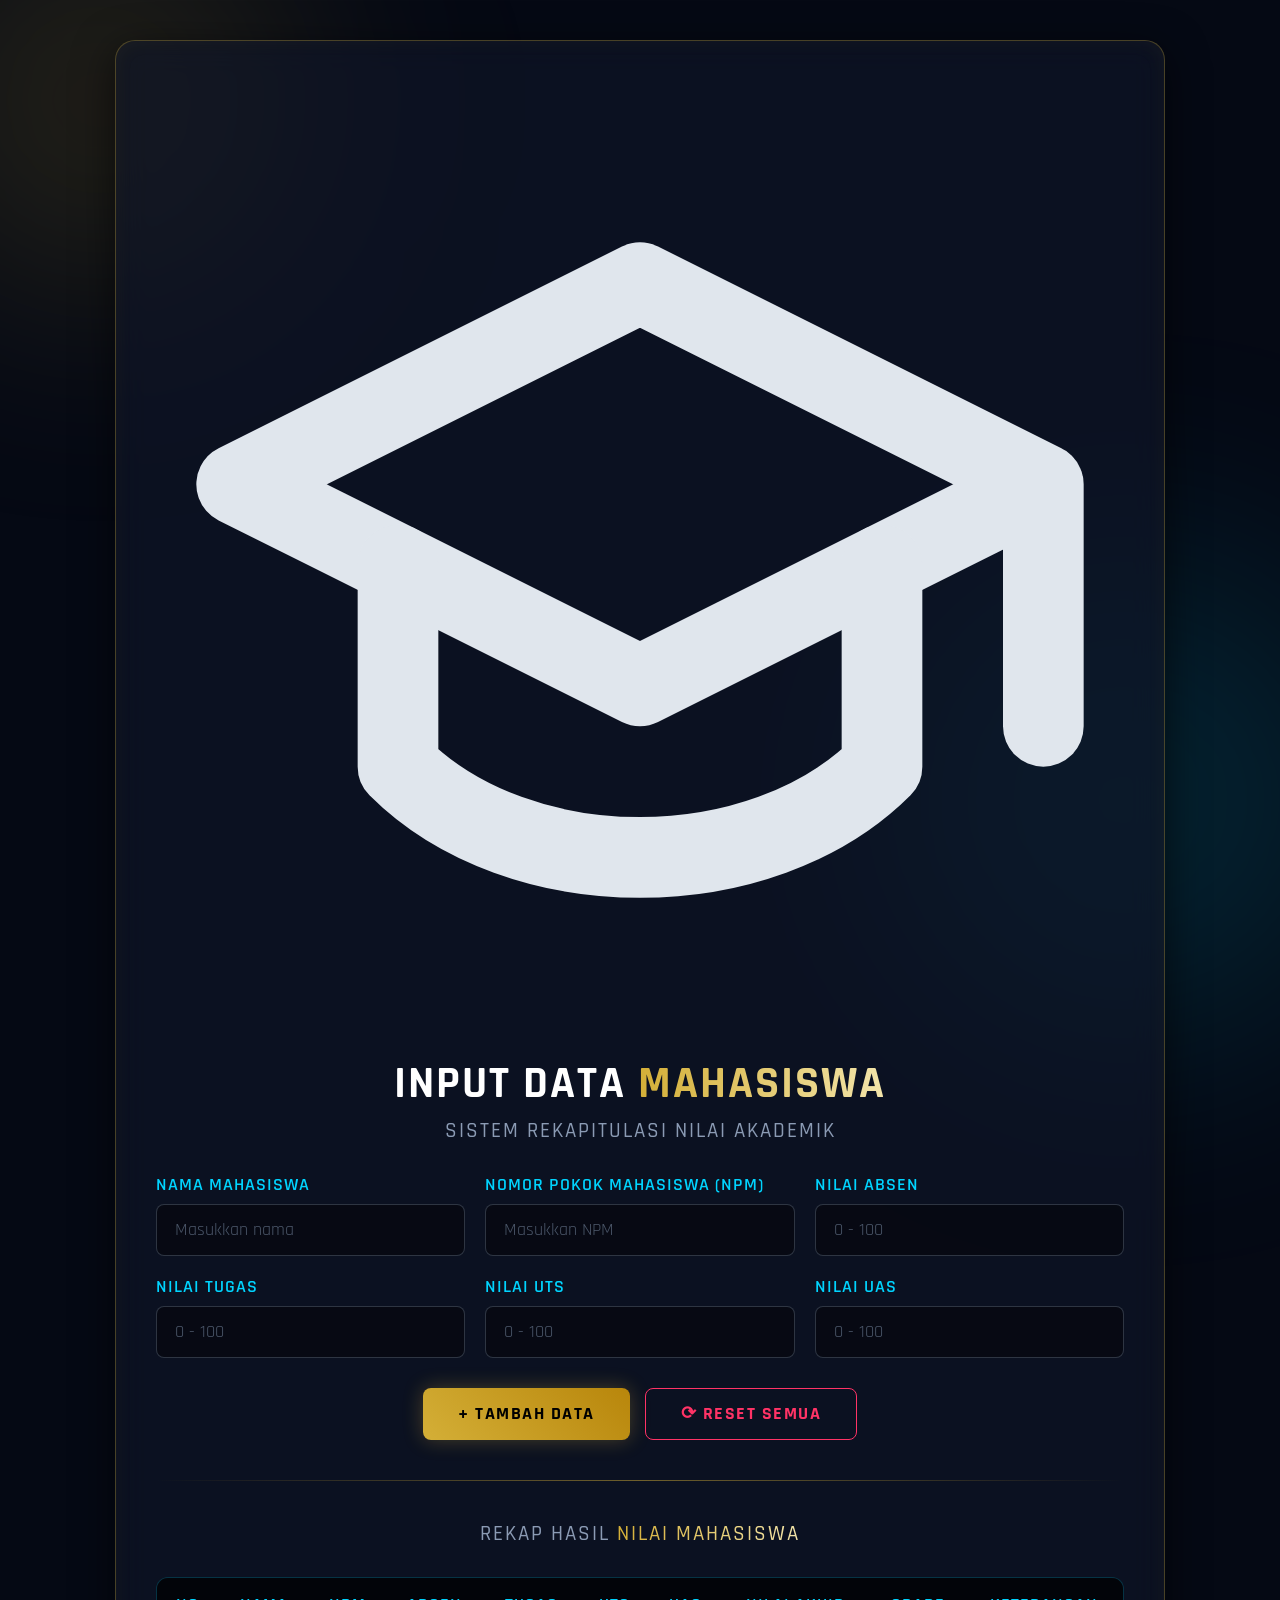
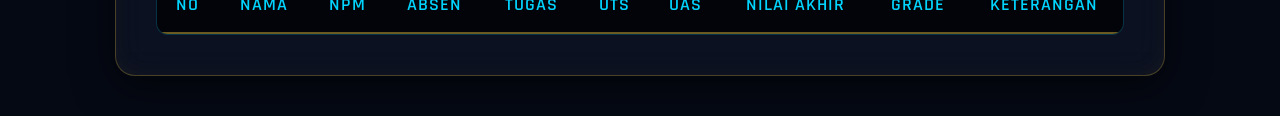
==== index.html @ 1102084f "Create index.html" ====
<!DOCTYPE html>
<html lang="id">
<head>
    <meta charset="UTF-8">
    <meta name="viewport" content="width=device-width, initial-scale=1.0">
    <title>Data Nilai Mahasiswa | Fahri</title>
    <link href="https://fonts.googleapis.com/css2?family=Rajdhani:wght@400;500;600;700&family=Inter:wght@400;500;600;700&display=swap" rel="stylesheet">
    <link rel="stylesheet" href="clothes.css">
</head>

<body>
    <div class="glow-circle shape-1"></div>
    <div class="glow-circle shape-2"></div>
    <div class="glow-circle shape-3"></div>

    <div class="container">
        <div class="header">
            <div class="logo-badge">
                <svg viewBox="0 0 24 24" fill="none" stroke="currentColor" stroke-width="2" stroke-linecap="round" stroke-linejoin="round">
                    <path d="M22 10v6M2 10l10-5 10 5-10 5z"/>
                    <path d="M6 12v5c3 3 9 3 12 0v-5"/>
                </svg>
            </div>
            <h1>INPUT DATA <span>MAHASISWA</span></h1>
            <h2>Sistem Rekapitulasi Nilai Akademik</h2>
        </div>

        <div class="form-grid">
            <div class="form-group">
                <label>Nama Mahasiswa</label>
                <input type="text" id="nama" placeholder="Masukkan nama">
            </div>

            <div class="form-group">
                <label>Nomor Pokok Mahasiswa (NPM)</label>
                <input type="text" id="npm" placeholder="Masukkan NPM">
            </div>

            <div class="form-group">
                <label>Nilai Absen</label>
                <input type="number" id="absen" min="0" max="100" placeholder="0 - 100">
            </div>

            <div class="form-group">
                <label>Nilai Tugas</label>
                <input type="number" id="tugas" min="0" max="100" placeholder="0 - 100">
            </div>

            <div class="form-group">
                <label>Nilai UTS</label>
                <input type="number" id="uts" min="0" max="100" placeholder="0 - 100">
            </div>

            <div class="form-group">
                <label>Nilai UAS</label>
                <input type="number" id="uas" min="0" max="100" placeholder="0 - 100">
            </div>
        </div>

        <div class="btn-container">
            <button class="btn-tambah" onclick="tambahMahasiswa()"><span>+ Tambah Data</span></button>
            <button class="btn-reset" onclick="resetData()"><span>⟳ Reset Semua</span></button>
        </div>

        <div class="divider"></div>

        <div class="header header-secondary">
            <h2>REKAP HASIL <span>NILAI MAHASISWA</span></h2>
        </div>

        <div class="table-container">
            <table>
                <thead>
                    <tr>
                        <th>No</th>
                        <th>Nama</th>
                        <th>NPM</th>
                        <th>Absen</th>
                        <th>Tugas</th>
                        <th>UTS</th>
                        <th>UAS</th>
                        <th>Nilai Akhir</th>
                        <th>Grade</th>
                        <th>Keterangan</th>
                    </tr>
                </thead>
                <tbody id="tabelMahasiswa">
                </tbody>
            </table>
        </div>
    </div>

    <script type="module" src="saraf.js"></script>
</body>
</html>
---- clothes.css ----
* {
    margin: 0;
    padding: 0;
    box-sizing: border-box;
    font-family: 'Rajdhani', sans-serif;
}

body {
    background-color: #050914; /* Biru sangat gelap (hampir hitam) */
    color: #e0e6ed;
    min-height: 100vh;
    display: flex;
    justify-content: center;
    align-items: center;
    padding: 40px 20px;
    position: relative;
    overflow-x: hidden;
}

.glow-circle {
    position: fixed;
    border-radius: 50%;
    filter: blur(120px);
    z-index: -1;
}

.shape-1 {
    width: 400px;
    height: 400px;
    background: rgba(212, 175, 55, 0.15);
    top: -100px;
    left: -100px;
}

.shape-2 {
    width: 500px;
    height: 500px;
    background: rgba(0, 212, 255, 0.12);
    bottom: -150px;
    right: -100px;
}

.container {
    width: 100%;
    max-width: 1050px;
    background: rgba(16, 22, 40, 0.65);
    backdrop-filter: blur(16px);
    -webkit-backdrop-filter: blur(16px);
    border: 1px solid rgba(212, 175, 55, 0.3);
    border-radius: 20px;
    padding: 40px;
    box-shadow: 0 10px 40px rgba(0, 0, 0, 0.6), inset 0 0 20px rgba(212, 175, 55, 0.05);
}

.header {
    text-align: center;
    margin-bottom: 30px;
}

h1 {
    font-size: 2.8em;
    letter-spacing: 2px;
    color: #fff;
    margin-bottom: 5px;
    font-weight: 700;
}

h1 span, h2 span {
    background: linear-gradient(90deg, #d4af37, #f3e5ab);
    -webkit-background-clip: text;
    -webkit-text-fill-color: transparent;
}

h2 {
    font-size: 1.3em;
    color: #8b9bb4;
    font-weight: 500;
    letter-spacing: 2px;
    text-transform: uppercase;
}

.form-grid {
    display: grid;
    grid-template-columns: repeat(auto-fit, minmax(300px, 1fr));
    gap: 20px;
    margin-bottom: 30px;
}

.form-group {
    display: flex;
    flex-direction: column;
}

label {
    font-size: 1.1em;
    color: #00d4ff;
    margin-bottom: 8px;
    font-weight: 600;
    letter-spacing: 1px;
    text-transform: uppercase;
}

input {
    background: rgba(0, 0, 0, 0.4);
    border: 1px solid rgba(139, 155, 180, 0.3);
    color: #fff;
    padding: 14px 18px;
    border-radius: 8px;
    font-size: 1.1em;
    outline: none;
    transition: all 0.3s ease;
}

input::placeholder {
    color: #4a5568;
}

input:focus {
    border-color: #d4af37;
    box-shadow: 0 0 15px rgba(212, 175, 55, 0.3);
    background: rgba(0, 0, 0, 0.6);
}

.btn-container {
    display: flex;
    gap: 15px;
    justify-content: center;
    margin-bottom: 30px;
}

button {
    padding: 14px 35px;
    font-size: 1.1em;
    font-weight: 700;
    letter-spacing: 1.5px;
    text-transform: uppercase;
    border-radius: 8px;
    cursor: pointer;
    transition: all 0.3s ease;
    outline: none;
    border: none;
}

.btn-tambah {
    background: linear-gradient(45deg, #d4af37, #b8860b);
    color: #000;
    box-shadow: 0 0 20px rgba(212, 175, 55, 0.3);
}

.btn-tambah:hover {
    transform: translateY(-3px);
    box-shadow: 0 0 30px rgba(212, 175, 55, 0.6);
}

.btn-reset {
    background: transparent;
    color: #ff3366;
    border: 1px solid #ff3366;
}

.btn-reset:hover {
    background: rgba(255, 51, 102, 0.1);
    box-shadow: 0 0 20px rgba(255, 51, 102, 0.3);
    transform: translateY(-3px);
}

/* Garis Pemisah */
.divider {
    height: 1px;
    background: linear-gradient(90deg, transparent, rgba(212, 175, 55, 0.5), transparent);
    margin: 40px 0;
}

/* Tabel */
.table-container {
    overflow-x: auto;
    border-radius: 12px;
    border: 1px solid rgba(0, 212, 255, 0.2);
    background: rgba(0, 0, 0, 0.3);
}

table {
    width: 100%;
    border-collapse: collapse;
    min-width: 900px;
}

th, td {
    padding: 16px;
    text-align: center;
    font-size: 1.1em;
}

th {
    background: rgba(0, 0, 0, 0.6);
    color: #00d4ff;
    font-weight: 600;
    letter-spacing: 1px;
    text-transform: uppercase;
    border-bottom: 2px solid rgba(212, 175, 55, 0.5);
}

td {
    border-bottom: 1px solid rgba(139, 155, 180, 0.1);
}

tr:hover {
    background: rgba(0, 212, 255, 0.05);
}

.lulus {
    color: #00ffcc;
    text-shadow: 0 0 10px rgba(0, 255, 204, 0.6);
    font-weight: bold;
    letter-spacing: 1px;
}

.tidak-lulus {
    color: #ff3366;
    text-shadow: 0 0 10px rgba(255, 51, 102, 0.6);
    font-weight: bold;
    letter-spacing: 1px;
}

.table-container::-webkit-scrollbar {
    height: 10px;
}
.table-container::-webkit-scrollbar-track {
    background: rgba(0, 0, 0, 0.4);
    border-radius: 5px;
}
.table-container::-webkit-scrollbar-thumb {
    background: #d4af37;
    border-radius: 5px;
}

@media (max-width: 768px) {
    .container { padding: 25px; }
    h1 { font-size: 2.2em; }
    .btn-container { flex-direction: column; }
    button { width: 100%; }
}
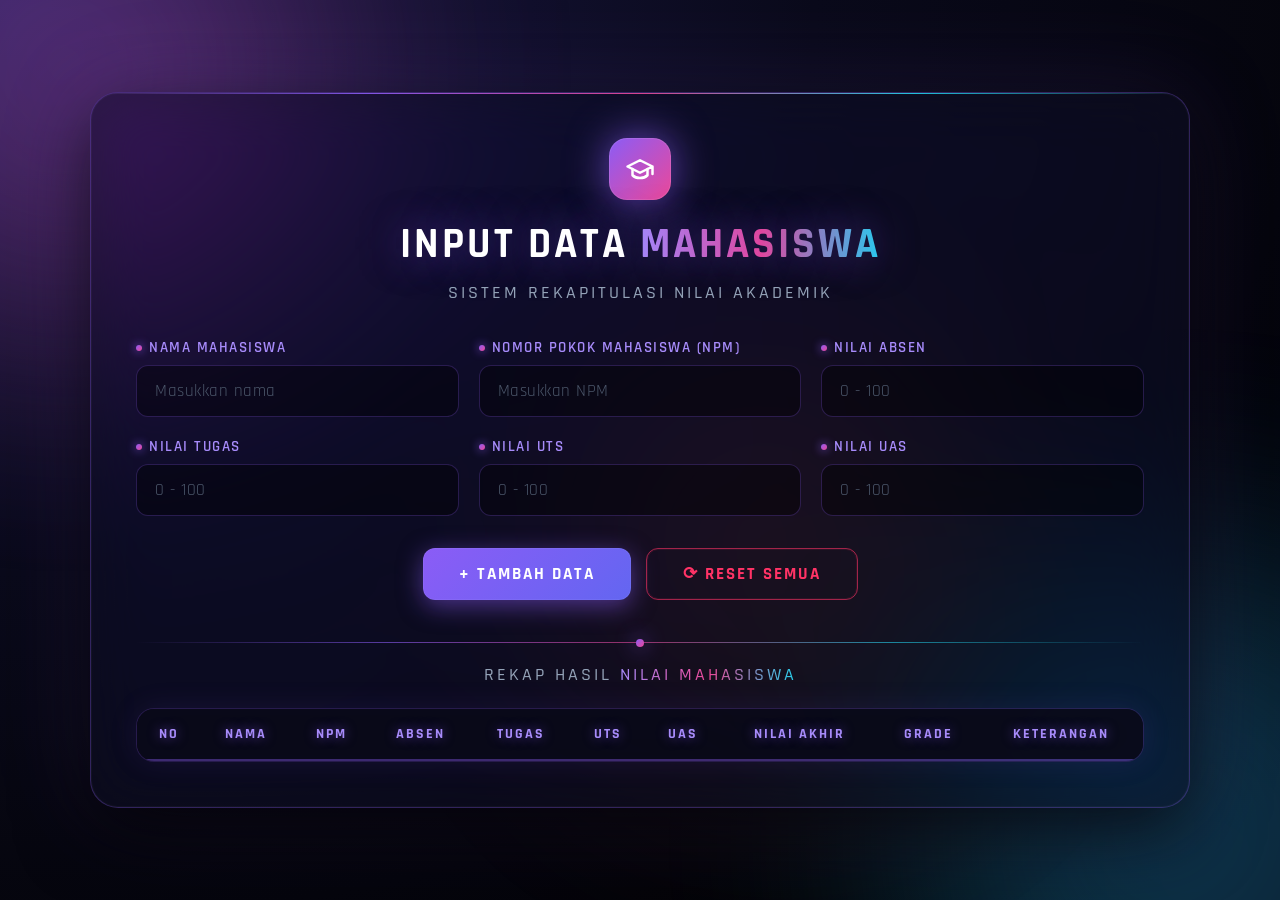
==== commit c50a2207: "Change script tag to use module import syntax" ====
--- a/index.html
+++ b/index.html
@@ -90,6 +90,8 @@
         </div>
     </div>
 
-    <script type="module" src="saraf.js"></script>
+    <script type="module">
+        import "./saraf.js"
+    </script>
 </body>
 </html>
--- a/clothes.css
+++ b/clothes.css
@@ -1,13 +1,22 @@
-
 * {
     margin: 0;
     padding: 0;
     box-sizing: border-box;
-    font-family: 'Rajdhani', sans-serif;
+    font-family: 'Rajdhani', 'Inter', sans-serif;
+}
+
+:root {
+    --primary: #8b5cf6;
+    --secondary: #22d3ee;
+    --accent: #ec4899;
+    --gold: #f5c518;
+    --success: #34ffb0;
+    --danger: #ff3366;
+    --bg-dark: #0a0a1a;
 }
 
 body {
-    background-color: #050914; /* Biru sangat gelap (hampir hitam) */
+    background: radial-gradient(ellipse at top left, #1e1b4b 0%, #0a0a1a 45%, #000 100%);
     color: #e0e6ed;
     min-height: 100vh;
     display: flex;
@@ -18,226 +27,434 @@
     overflow-x: hidden;
 }
 
+/* ===== Animated background orbs ===== */
 .glow-circle {
     position: fixed;
     border-radius: 50%;
-    filter: blur(120px);
-    z-index: -1;
+    filter: blur(130px);
+    z-index: 0;
+    pointer-events: none;
 }
 
 .shape-1 {
+    width: 500px;
+    height: 500px;
+    background: linear-gradient(135deg, #8b5cf6, #ec4899);
+    opacity: 0.35;
+    top: -180px;
+    left: -180px;
+    animation: float1 14s ease-in-out infinite;
+}
+
+.shape-2 {
+    width: 550px;
+    height: 550px;
+    background: linear-gradient(135deg, #22d3ee, #3b82f6);
+    opacity: 0.3;
+    bottom: -220px;
+    right: -180px;
+    animation: float2 16s ease-in-out infinite;
+}
+
+.shape-3 {
     width: 400px;
     height: 400px;
-    background: rgba(212, 175, 55, 0.15);
-    top: -100px;
-    left: -100px;
-}
-
-.shape-2 {
-    width: 500px;
-    height: 500px;
-    background: rgba(0, 212, 255, 0.12);
-    bottom: -150px;
-    right: -100px;
-}
-
+    background: linear-gradient(135deg, #ec4899, #f5c518);
+    opacity: 0.15;
+    top: 40%;
+    left: 45%;
+    animation: float3 20s ease-in-out infinite;
+}
+
+@keyframes float1 {
+    0%, 100% { transform: translate(0, 0) scale(1); }
+    50% { transform: translate(80px, 60px) scale(1.15); }
+}
+@keyframes float2 {
+    0%, 100% { transform: translate(0, 0) scale(1); }
+    50% { transform: translate(-70px, -50px) scale(1.1); }
+}
+@keyframes float3 {
+    0%, 100% { transform: translate(0, 0) scale(1); }
+    50% { transform: translate(-40px, 40px) scale(1.2); }
+}
+
+/* ===== Container (glassmorphism) ===== */
 .container {
+    position: relative;
+    z-index: 1;
     width: 100%;
-    max-width: 1050px;
-    background: rgba(16, 22, 40, 0.65);
-    backdrop-filter: blur(16px);
-    -webkit-backdrop-filter: blur(16px);
-    border: 1px solid rgba(212, 175, 55, 0.3);
-    border-radius: 20px;
-    padding: 40px;
-    box-shadow: 0 10px 40px rgba(0, 0, 0, 0.6), inset 0 0 20px rgba(212, 175, 55, 0.05);
-}
-
+    max-width: 1100px;
+    background: rgba(15, 15, 35, 0.55);
+    backdrop-filter: blur(30px) saturate(180%);
+    -webkit-backdrop-filter: blur(30px) saturate(180%);
+    border: 1px solid rgba(139, 92, 246, 0.3);
+    border-radius: 28px;
+    padding: 45px;
+    box-shadow:
+        0 0 0 1px rgba(255, 255, 255, 0.03) inset,
+        0 25px 70px rgba(0, 0, 0, 0.7),
+        0 0 100px rgba(139, 92, 246, 0.15);
+    animation: fadeUp 0.9s cubic-bezier(0.4, 0, 0.2, 1);
+    overflow: hidden;
+}
+
+.container::before {
+    content: '';
+    position: absolute;
+    top: 0; left: 0; right: 0;
+    height: 1px;
+    background: linear-gradient(90deg, transparent, rgba(139, 92, 246, 0.9), rgba(236, 72, 153, 0.9), rgba(34, 211, 238, 0.9), transparent);
+}
+
+@keyframes fadeUp {
+    from { opacity: 0; transform: translateY(30px); }
+    to { opacity: 1; transform: translateY(0); }
+}
+
+/* ===== Header ===== */
 .header {
     text-align: center;
-    margin-bottom: 30px;
+    margin-bottom: 34px;
+    display: flex;
+    flex-direction: column;
+    align-items: center;
+    gap: 6px;
+}
+
+.header-secondary {
+    margin-top: 10px;
+    margin-bottom: 22px;
+}
+
+.logo-badge {
+    width: 62px;
+    height: 62px;
+    border-radius: 18px;
+    background: linear-gradient(135deg, #8b5cf6, #ec4899);
+    display: flex;
+    align-items: center;
+    justify-content: center;
+    margin-bottom: 12px;
+    color: #fff;
+    box-shadow: 0 0 40px rgba(139, 92, 246, 0.7), 0 0 0 1px rgba(255, 255, 255, 0.1) inset;
+    animation: pulse 3s ease-in-out infinite;
+}
+
+.logo-badge svg { width: 30px; height: 30px; }
+
+@keyframes pulse {
+    0%, 100% { box-shadow: 0 0 40px rgba(139, 92, 246, 0.7), 0 0 0 1px rgba(255, 255, 255, 0.1) inset; }
+    50% { box-shadow: 0 0 60px rgba(236, 72, 153, 0.9), 0 0 0 1px rgba(255, 255, 255, 0.15) inset; }
 }
 
 h1 {
-    font-size: 2.8em;
-    letter-spacing: 2px;
+    font-size: 2.6em;
+    letter-spacing: 3px;
     color: #fff;
-    margin-bottom: 5px;
+    margin-bottom: 4px;
     font-weight: 700;
+    text-shadow: 0 0 40px rgba(139, 92, 246, 0.5);
 }
 
 h1 span, h2 span {
-    background: linear-gradient(90deg, #d4af37, #f3e5ab);
+    background: linear-gradient(90deg, #a78bfa 0%, #ec4899 50%, #22d3ee 100%);
     -webkit-background-clip: text;
+    background-clip: text;
     -webkit-text-fill-color: transparent;
 }
 
 h2 {
-    font-size: 1.3em;
-    color: #8b9bb4;
+    font-size: 1.15em;
+    color: #94a3b8;
     font-weight: 500;
+    letter-spacing: 3px;
+    text-transform: uppercase;
+}
+
+/* ===== Form grid ===== */
+.form-grid {
+    display: grid;
+    grid-template-columns: repeat(auto-fit, minmax(280px, 1fr));
+    gap: 20px;
+    margin-bottom: 32px;
+}
+
+.form-group {
+    display: flex;
+    flex-direction: column;
+    position: relative;
+}
+
+label {
+    font-size: 0.95em;
+    color: #a78bfa;
+    margin-bottom: 8px;
+    font-weight: 600;
+    letter-spacing: 1.5px;
+    text-transform: uppercase;
+    display: flex;
+    align-items: center;
+    gap: 7px;
+}
+
+label::before {
+    content: '';
+    width: 6px;
+    height: 6px;
+    border-radius: 50%;
+    background: linear-gradient(135deg, #8b5cf6, #ec4899);
+    box-shadow: 0 0 10px rgba(139, 92, 246, 1);
+    flex-shrink: 0;
+}
+
+/* ===== Futuristic Textbox ===== */
+input {
+    background: rgba(0, 0, 0, 0.4);
+    border: 1px solid rgba(139, 92, 246, 0.25);
+    color: #fff;
+    padding: 14px 18px;
+    border-radius: 12px;
+    font-size: 1.05em;
+    font-family: 'Rajdhani', sans-serif;
+    font-weight: 500;
+    letter-spacing: 0.5px;
+    outline: none;
+    transition: all 0.3s cubic-bezier(0.4, 0, 0.2, 1);
+}
+
+input::placeholder {
+    color: #4a5568;
+    font-weight: 400;
+}
+
+input:hover {
+    border-color: rgba(139, 92, 246, 0.5);
+    background: rgba(0, 0, 0, 0.5);
+}
+
+input:focus {
+    border-color: rgba(139, 92, 246, 0.9);
+    box-shadow:
+        0 0 0 3px rgba(139, 92, 246, 0.15),
+        0 0 30px rgba(139, 92, 246, 0.4),
+        inset 0 0 20px rgba(139, 92, 246, 0.05);
+    background: rgba(0, 0, 0, 0.6);
+    transform: translateY(-1px);
+}
+
+input:focus::placeholder {
+    color: #6b7280;
+}
+
+/* Remove number input arrows for cleaner look */
+input[type="number"]::-webkit-outer-spin-button,
+input[type="number"]::-webkit-inner-spin-button {
+    -webkit-appearance: none;
+    margin: 0;
+}
+input[type="number"] { -moz-appearance: textfield; }
+
+/* ===== Buttons ===== */
+.btn-container {
+    display: flex;
+    gap: 15px;
+    justify-content: center;
+    margin-bottom: 20px;
+    flex-wrap: wrap;
+}
+
+button {
+    position: relative;
+    padding: 14px 36px;
+    font-size: 1.05em;
+    font-weight: 700;
     letter-spacing: 2px;
     text-transform: uppercase;
-}
-
-.form-grid {
-    display: grid;
-    grid-template-columns: repeat(auto-fit, minmax(300px, 1fr));
-    gap: 20px;
-    margin-bottom: 30px;
-}
-
-.form-group {
-    display: flex;
-    flex-direction: column;
-}
-
-label {
-    font-size: 1.1em;
-    color: #00d4ff;
-    margin-bottom: 8px;
-    font-weight: 600;
-    letter-spacing: 1px;
-    text-transform: uppercase;
-}
-
-input {
-    background: rgba(0, 0, 0, 0.4);
-    border: 1px solid rgba(139, 155, 180, 0.3);
-    color: #fff;
-    padding: 14px 18px;
-    border-radius: 8px;
-    font-size: 1.1em;
-    outline: none;
-    transition: all 0.3s ease;
-}
-
-input::placeholder {
-    color: #4a5568;
-}
-
-input:focus {
-    border-color: #d4af37;
-    box-shadow: 0 0 15px rgba(212, 175, 55, 0.3);
-    background: rgba(0, 0, 0, 0.6);
-}
-
-.btn-container {
-    display: flex;
-    gap: 15px;
-    justify-content: center;
-    margin-bottom: 30px;
-}
-
-button {
-    padding: 14px 35px;
-    font-size: 1.1em;
-    font-weight: 700;
-    letter-spacing: 1.5px;
-    text-transform: uppercase;
-    border-radius: 8px;
+    border-radius: 12px;
     cursor: pointer;
-    transition: all 0.3s ease;
+    transition: all 0.3s cubic-bezier(0.4, 0, 0.2, 1);
     outline: none;
     border: none;
-}
+    overflow: hidden;
+    font-family: 'Rajdhani', sans-serif;
+}
+
+button span { position: relative; z-index: 2; }
 
 .btn-tambah {
-    background: linear-gradient(45deg, #d4af37, #b8860b);
-    color: #000;
-    box-shadow: 0 0 20px rgba(212, 175, 55, 0.3);
-}
+    background: linear-gradient(135deg, #8b5cf6, #6366f1);
+    color: #fff;
+    box-shadow: 0 6px 25px rgba(139, 92, 246, 0.5), 0 0 0 1px rgba(255, 255, 255, 0.05) inset;
+}
+
+.btn-tambah::before {
+    content: '';
+    position: absolute;
+    inset: 0;
+    background: linear-gradient(135deg, #ec4899, #8b5cf6);
+    opacity: 0;
+    transition: opacity 0.35s ease;
+    z-index: 1;
+}
+
+.btn-tambah:hover::before { opacity: 1; }
 
 .btn-tambah:hover {
     transform: translateY(-3px);
-    box-shadow: 0 0 30px rgba(212, 175, 55, 0.6);
-}
+    box-shadow: 0 12px 40px rgba(236, 72, 153, 0.7), 0 0 0 1px rgba(255, 255, 255, 0.1) inset;
+}
+
+.btn-tambah:active { transform: translateY(0); }
 
 .btn-reset {
     background: transparent;
     color: #ff3366;
-    border: 1px solid #ff3366;
-}
+    border: 1px solid rgba(255, 51, 102, 0.6);
+    box-shadow: 0 0 0 1px rgba(255, 51, 102, 0.1) inset;
+}
+
+.btn-reset::before {
+    content: '';
+    position: absolute;
+    inset: 0;
+    background: rgba(255, 51, 102, 0.15);
+    opacity: 0;
+    transition: opacity 0.35s ease;
+    z-index: 1;
+}
+
+.btn-reset:hover::before { opacity: 1; }
 
 .btn-reset:hover {
-    background: rgba(255, 51, 102, 0.1);
-    box-shadow: 0 0 20px rgba(255, 51, 102, 0.3);
     transform: translateY(-3px);
-}
-
-/* Garis Pemisah */
+    color: #fff;
+    border-color: #ff3366;
+    box-shadow: 0 10px 35px rgba(255, 51, 102, 0.5);
+}
+
+.btn-reset:active { transform: translateY(0); }
+
+/* ===== Divider ===== */
 .divider {
     height: 1px;
-    background: linear-gradient(90deg, transparent, rgba(212, 175, 55, 0.5), transparent);
-    margin: 40px 0;
-}
-
-/* Tabel */
+    background: linear-gradient(90deg, transparent, rgba(139, 92, 246, 0.6), rgba(236, 72, 153, 0.6), rgba(34, 211, 238, 0.6), transparent);
+    margin: 42px 0 20px 0;
+    position: relative;
+}
+
+.divider::after {
+    content: '';
+    position: absolute;
+    top: 50%;
+    left: 50%;
+    transform: translate(-50%, -50%);
+    width: 8px;
+    height: 8px;
+    border-radius: 50%;
+    background: linear-gradient(135deg, #8b5cf6, #ec4899);
+    box-shadow: 0 0 20px rgba(139, 92, 246, 1);
+}
+
+/* ===== Table ===== */
 .table-container {
     overflow-x: auto;
-    border-radius: 12px;
-    border: 1px solid rgba(0, 212, 255, 0.2);
-    background: rgba(0, 0, 0, 0.3);
+    border-radius: 18px;
+    border: 1px solid rgba(139, 92, 246, 0.25);
+    background: rgba(0, 0, 0, 0.35);
+    box-shadow:
+        inset 0 0 40px rgba(139, 92, 246, 0.05),
+        0 0 30px rgba(139, 92, 246, 0.1);
 }
 
 table {
     width: 100%;
     border-collapse: collapse;
-    min-width: 900px;
+    min-width: 950px;
 }
 
 th, td {
-    padding: 16px;
+    padding: 16px 14px;
     text-align: center;
-    font-size: 1.1em;
+    font-size: 1.02em;
+    font-weight: 500;
 }
 
 th {
-    background: rgba(0, 0, 0, 0.6);
-    color: #00d4ff;
-    font-weight: 600;
-    letter-spacing: 1px;
+    background: rgba(10, 10, 25, 0.85);
+    color: #a78bfa;
+    font-weight: 700;
+    letter-spacing: 2px;
     text-transform: uppercase;
-    border-bottom: 2px solid rgba(212, 175, 55, 0.5);
+    font-size: 0.88em;
+    border-bottom: 2px solid rgba(139, 92, 246, 0.4);
+    position: sticky;
+    top: 0;
+    text-shadow: 0 0 12px rgba(139, 92, 246, 0.6);
 }
 
 td {
-    border-bottom: 1px solid rgba(139, 155, 180, 0.1);
-}
-
-tr:hover {
-    background: rgba(0, 212, 255, 0.05);
-}
-
+    border-bottom: 1px solid rgba(139, 92, 246, 0.08);
+    color: #cbd5e1;
+}
+
+tbody tr {
+    transition: all 0.25s ease;
+}
+
+tbody tr:hover {
+    background: linear-gradient(90deg, rgba(139, 92, 246, 0.1), rgba(236, 72, 153, 0.06), rgba(34, 211, 238, 0.08));
+    box-shadow: inset 0 0 0 1px rgba(139, 92, 246, 0.2);
+}
+
+tbody tr:nth-child(even) {
+    background: rgba(255, 255, 255, 0.015);
+}
+
+tbody tr:nth-child(even):hover {
+    background: linear-gradient(90deg, rgba(139, 92, 246, 0.12), rgba(236, 72, 153, 0.08), rgba(34, 211, 238, 0.1));
+}
+
+/* ===== Grade & Status warna ===== */
 .lulus {
-    color: #00ffcc;
-    text-shadow: 0 0 10px rgba(0, 255, 204, 0.6);
-    font-weight: bold;
-    letter-spacing: 1px;
+    color: #34ffb0;
+    text-shadow: 0 0 12px rgba(52, 255, 176, 0.8);
+    font-weight: 700;
+    letter-spacing: 1.5px;
 }
 
 .tidak-lulus {
     color: #ff3366;
-    text-shadow: 0 0 10px rgba(255, 51, 102, 0.6);
-    font-weight: bold;
-    letter-spacing: 1px;
-}
-
+    text-shadow: 0 0 12px rgba(255, 51, 102, 0.8);
+    font-weight: 700;
+    letter-spacing: 1.5px;
+}
+
+/* Scrollbar tabel */
 .table-container::-webkit-scrollbar {
     height: 10px;
 }
 .table-container::-webkit-scrollbar-track {
-    background: rgba(0, 0, 0, 0.4);
-    border-radius: 5px;
+    background: rgba(0, 0, 0, 0.5);
+    border-radius: 0 0 18px 18px;
 }
 .table-container::-webkit-scrollbar-thumb {
-    background: #d4af37;
-    border-radius: 5px;
-}
-
+    background: linear-gradient(90deg, #8b5cf6, #ec4899);
+    border-radius: 10px;
+    box-shadow: 0 0 10px rgba(139, 92, 246, 0.8);
+}
+.table-container::-webkit-scrollbar-thumb:hover {
+    background: linear-gradient(90deg, #ec4899, #8b5cf6);
+}
+
+/* ===== Responsive ===== */
 @media (max-width: 768px) {
-    .container { padding: 25px; }
-    h1 { font-size: 2.2em; }
+    body { padding: 20px 12px; }
+    .container { padding: 26px 20px; border-radius: 22px; }
+    h1 { font-size: 1.9em; letter-spacing: 2px; }
+    h2 { font-size: 0.9em; letter-spacing: 2px; }
     .btn-container { flex-direction: column; }
     button { width: 100%; }
-}
+    .logo-badge { width: 52px; height: 52px; }
+    .logo-badge svg { width: 24px; height: 24px; }
+}
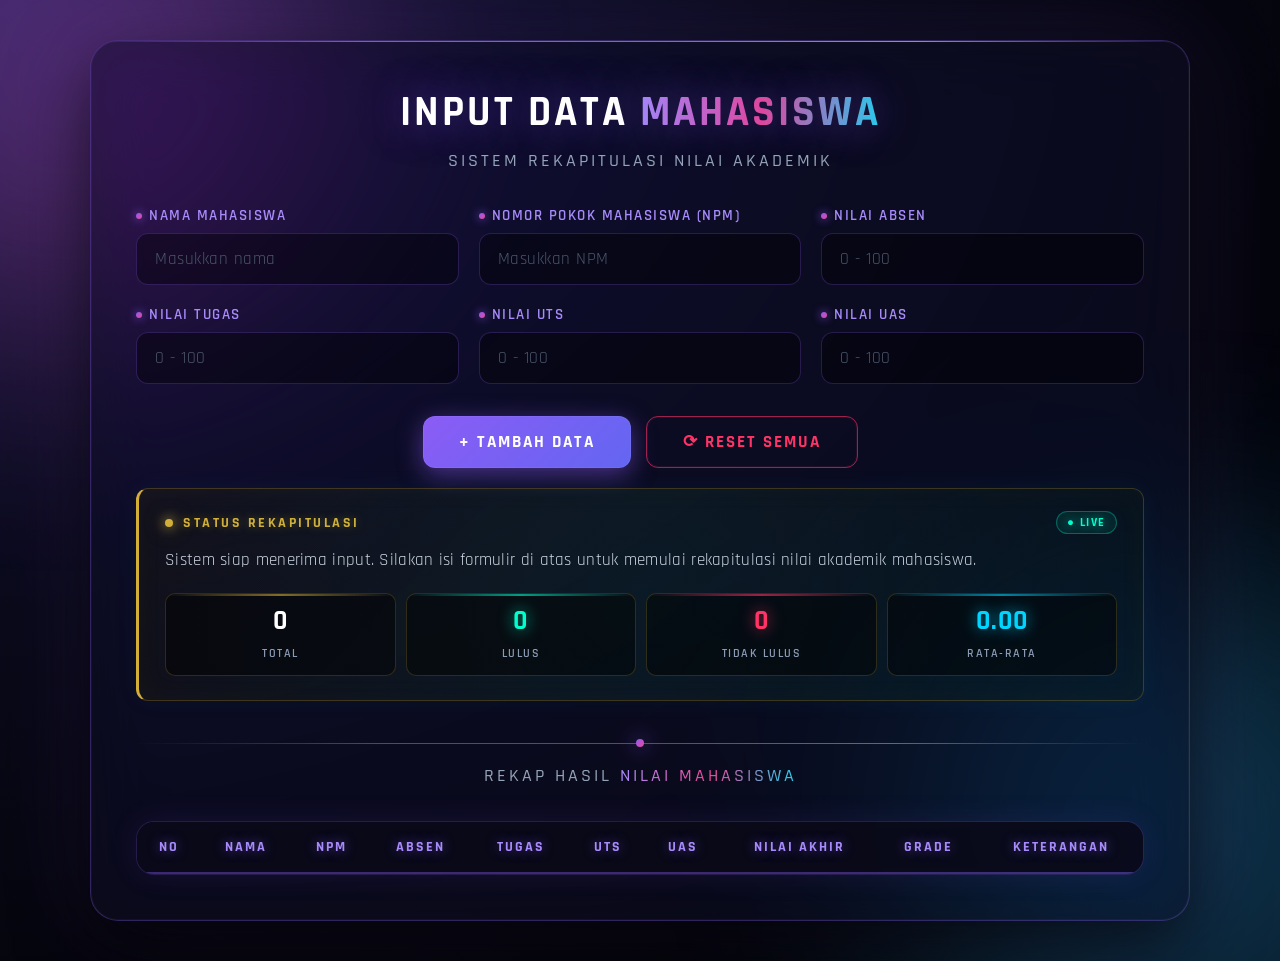
==== commit 67779e66: "idk" ====
--- a/index.html
+++ b/index.html
@@ -1,97 +1,146 @@
-<!DOCTYPE html>
-<html lang="id">
-<head>
-    <meta charset="UTF-8">
-    <meta name="viewport" content="width=device-width, initial-scale=1.0">
-    <title>Data Nilai Mahasiswa | Fahri</title>
-    <link href="https://fonts.googleapis.com/css2?family=Rajdhani:wght@400;500;600;700&family=Inter:wght@400;500;600;700&display=swap" rel="stylesheet">
-    <link rel="stylesheet" href="clothes.css">
-</head>
-
-<body>
-    <div class="glow-circle shape-1"></div>
-    <div class="glow-circle shape-2"></div>
-    <div class="glow-circle shape-3"></div>
-
-    <div class="container">
-        <div class="header">
-            <div class="logo-badge">
-                <svg viewBox="0 0 24 24" fill="none" stroke="currentColor" stroke-width="2" stroke-linecap="round" stroke-linejoin="round">
-                    <path d="M22 10v6M2 10l10-5 10 5-10 5z"/>
-                    <path d="M6 12v5c3 3 9 3 12 0v-5"/>
-                </svg>
-            </div>
-            <h1>INPUT DATA <span>MAHASISWA</span></h1>
-            <h2>Sistem Rekapitulasi Nilai Akademik</h2>
-        </div>
-
-        <div class="form-grid">
-            <div class="form-group">
-                <label>Nama Mahasiswa</label>
-                <input type="text" id="nama" placeholder="Masukkan nama">
-            </div>
-
-            <div class="form-group">
-                <label>Nomor Pokok Mahasiswa (NPM)</label>
-                <input type="text" id="npm" placeholder="Masukkan NPM">
-            </div>
-
-            <div class="form-group">
-                <label>Nilai Absen</label>
-                <input type="number" id="absen" min="0" max="100" placeholder="0 - 100">
-            </div>
-
-            <div class="form-group">
-                <label>Nilai Tugas</label>
-                <input type="number" id="tugas" min="0" max="100" placeholder="0 - 100">
-            </div>
-
-            <div class="form-group">
-                <label>Nilai UTS</label>
-                <input type="number" id="uts" min="0" max="100" placeholder="0 - 100">
-            </div>
-
-            <div class="form-group">
-                <label>Nilai UAS</label>
-                <input type="number" id="uas" min="0" max="100" placeholder="0 - 100">
-            </div>
-        </div>
-
-        <div class="btn-container">
-            <button class="btn-tambah" onclick="tambahMahasiswa()"><span>+ Tambah Data</span></button>
-            <button class="btn-reset" onclick="resetData()"><span>⟳ Reset Semua</span></button>
-        </div>
-
-        <div class="divider"></div>
-
-        <div class="header header-secondary">
-            <h2>REKAP HASIL <span>NILAI MAHASISWA</span></h2>
-        </div>
-
-        <div class="table-container">
-            <table>
-                <thead>
-                    <tr>
-                        <th>No</th>
-                        <th>Nama</th>
-                        <th>NPM</th>
-                        <th>Absen</th>
-                        <th>Tugas</th>
-                        <th>UTS</th>
-                        <th>UAS</th>
-                        <th>Nilai Akhir</th>
-                        <th>Grade</th>
-                        <th>Keterangan</th>
-                    </tr>
-                </thead>
-                <tbody id="tabelMahasiswa">
-                </tbody>
-            </table>
-        </div>
-    </div>
-
-    <script type="module">
-        import "./saraf.js"
-    </script>
-</body>
-</html>
+<!DOCTYPE html>
+<html lang="id">
+<head>
+    <meta charset="UTF-8">
+    <meta name="viewport" content="width=device-width, initial-scale=1.0">
+    <title>Data Nilai Mahasiswa | Fahri</title>
+    <link rel="icon" href="data:image/svg+xml,<svg xmlns='http://www.w3.org/2000/svg' viewBox='0 0 24 24'><text y='20' font-size='20'>🎓</text></svg>">
+    <link href="https://fonts.googleapis.com/css2?family=Rajdhani:wght@400;500;600;700&display=swap" rel="stylesheet">
+    <link rel="stylesheet" href="clothes.css">
+</head>
+
+<body>
+    <div class="glow-circle shape-1"></div>
+    <div class="glow-circle shape-2"></div>
+
+    <!-- ===== CUSTOM TOAST NOTIFICATION ===== -->
+    <div class="notif-stack" id="notifStack"></div>
+
+    <div class="container">
+        <div class="header">
+            <h1>INPUT DATA <span>MAHASISWA</span></h1>
+            <h2>Sistem Rekapitulasi Nilai Akademik</h2>
+        </div>
+
+        <div class="form-grid">
+            <div class="form-group">
+                <label>Nama Mahasiswa</label>
+                <input type="text" id="nama" placeholder="Masukkan nama">
+            </div>
+
+            <div class="form-group">
+                <label>Nomor Pokok Mahasiswa (NPM)</label>
+                <input type="text" id="npm" placeholder="Masukkan NPM">
+            </div>
+
+            <div class="form-group">
+                <label>Nilai Absen</label>
+                <input type="number" id="absen" min="0" max="100" placeholder="0 - 100">
+            </div>
+
+            <div class="form-group">
+                <label>Nilai Tugas</label>
+                <input type="number" id="tugas" min="0" max="100" placeholder="0 - 100">
+            </div>
+
+            <div class="form-group">
+                <label>Nilai UTS</label>
+                <input type="number" id="uts" min="0" max="100" placeholder="0 - 100">
+            </div>
+
+            <div class="form-group">
+                <label>Nilai UAS</label>
+                <input type="number" id="uas" min="0" max="100" placeholder="0 - 100">
+            </div>
+        </div>
+
+        <div class="btn-container">
+            <button class="btn-tambah" onclick="tambahMahasiswa()">+ Tambah Data</button>
+            <button class="btn-reset" onclick="konfirmasiReset()">⟳ Reset Semua</button>
+        </div>
+
+        <!-- ===== CUSTOM PARAGRAF INFO ===== -->
+        <div class="info-panel">
+            <div class="info-panel-head">
+                <span class="info-dot"></span>
+                <span class="info-title">STATUS REKAPITULASI</span>
+                <span class="info-live">● LIVE</span>
+            </div>
+            <p class="info-text" id="infoText">
+                Sistem siap menerima input. Silakan isi formulir di atas untuk memulai rekapitulasi nilai akademik mahasiswa.
+            </p>
+            <div class="info-stats">
+                <div class="stat-box">
+                    <span class="stat-num" id="statTotal">0</span>
+                    <span class="stat-name">Total</span>
+                </div>
+                <div class="stat-box stat-lulus">
+                    <span class="stat-num" id="statLulus">0</span>
+                    <span class="stat-name">Lulus</span>
+                </div>
+                <div class="stat-box stat-gagal">
+                    <span class="stat-num" id="statGagal">0</span>
+                    <span class="stat-name">Tidak Lulus</span>
+                </div>
+                <div class="stat-box stat-avg">
+                    <span class="stat-num" id="statAvg">0.00</span>
+                    <span class="stat-name">Rata-rata</span>
+                </div>
+            </div>
+        </div>
+
+        <div class="divider"></div>
+
+        <div class="header">
+            <h2>REKAP HASIL <span>NILAI MAHASISWA</span></h2>
+        </div>
+
+        <div class="table-container">
+            <table>
+                <thead>
+                    <tr>
+                        <th>No</th>
+                        <th>Nama</th>
+                        <th>NPM</th>
+                        <th>Absen</th>
+                        <th>Tugas</th>
+                        <th>UTS</th>
+                        <th>UAS</th>
+                        <th>Nilai Akhir</th>
+                        <th>Grade</th>
+                        <th>Keterangan</th>
+                    </tr>
+                </thead>
+                <tbody id="tabelMahasiswa">
+                </tbody>
+            </table>
+        </div>
+    </div>
+
+    <!-- ===== CUSTOM POPUP MODAL ===== -->
+    <div class="popup-mask" id="popupMask">
+        <div class="popup" id="popupBox">
+            <div class="popup-glow"></div>
+            <div class="popup-icon" id="popupIcon">
+                <svg viewBox="0 0 24 24" fill="none" stroke="currentColor" stroke-width="2.5" stroke-linecap="round" stroke-linejoin="round">
+                    <path d="M10.29 3.86L1.82 18a2 2 0 0 0 1.71 3h16.94a2 2 0 0 0 1.71-3L13.71 3.86a2 2 0 0 0-3.42 0z"/>
+                    <line x1="12" y1="9" x2="12" y2="13"/>
+                    <line x1="12" y1="17" x2="12.01" y2="17"/>
+                </svg>
+            </div>
+            <h3 class="popup-title" id="popupTitle">Konfirmasi</h3>
+            <p class="popup-msg" id="popupMsg">Apakah Anda yakin?</p>
+            <div class="popup-actions">
+                <button class="popup-btn popup-cancel" id="popupCancel">Batal</button>
+                <button class="popup-btn popup-ok" id="popupOk">Ya, Lanjutkan</button>
+            </div>
+        </div>
+    </div>
+
+    <script src="notifikasi.js"></script>
+    <script src="popup.js"></script>
+    <script src="info.js"></script>
+    <script src="saraf.js"></script>
+    <script type="module" src="brain.js"></script>
+</body>
+</html>
--- a/clothes.css
+++ b/clothes.css
@@ -458,3 +458,535 @@
     .logo-badge { width: 52px; height: 52px; }
     .logo-badge svg { width: 24px; height: 24px; }
 }
+
+/* ============================================================
+   CUSTOM TOAST NOTIFICATION (Gold + Cyan Theme)
+============================================================ */
+.notif-stack {
+    position: fixed;
+    top: 24px;
+    right: 24px;
+    z-index: 3000;
+    display: flex;
+    flex-direction: column;
+    gap: 12px;
+    max-width: 380px;
+    width: calc(100% - 48px);
+    pointer-events: none;
+}
+
+.notif {
+    position: relative;
+    pointer-events: auto;
+    background: linear-gradient(135deg, rgba(16, 22, 40, 0.95), rgba(8, 12, 26, 0.95));
+    backdrop-filter: blur(20px);
+    -webkit-backdrop-filter: blur(20px);
+    border: 1px solid rgba(212, 175, 55, 0.35);
+    border-radius: 14px;
+    padding: 16px 18px 16px 22px;
+    display: flex;
+    gap: 14px;
+    align-items: flex-start;
+    box-shadow:
+        0 20px 50px rgba(0, 0, 0, 0.7),
+        0 0 30px rgba(212, 175, 55, 0.15),
+        inset 0 0 20px rgba(212, 175, 55, 0.03);
+    transform: translateX(140%);
+    animation: notifSlide 0.55s cubic-bezier(0.34, 1.56, 0.64, 1) forwards;
+    overflow: hidden;
+}
+
+.notif.exit { animation: notifExit 0.4s ease forwards; }
+
+@keyframes notifSlide {
+    0% { transform: translateX(140%); opacity: 0; }
+    100% { transform: translateX(0); opacity: 1; }
+}
+@keyframes notifExit {
+    to { transform: translateX(140%); opacity: 0; }
+}
+
+/* Gold left accent bar */
+.notif::before {
+    content: '';
+    position: absolute;
+    top: 0; left: 0;
+    width: 4px; height: 100%;
+    background: linear-gradient(180deg, #d4af37, #f3e5ab, #d4af37);
+    box-shadow: 0 0 15px rgba(212, 175, 55, 0.9);
+}
+
+/* Type variations */
+.notif.type-success::before { background: linear-gradient(180deg, #00ffcc, #00d4ff); box-shadow: 0 0 15px rgba(0, 255, 204, 0.9); }
+.notif.type-error::before { background: linear-gradient(180deg, #ff3366, #ff6b9d); box-shadow: 0 0 15px rgba(255, 51, 102, 0.9); }
+.notif.type-warn::before { background: linear-gradient(180deg, #ffb800, #ff8c00); box-shadow: 0 0 15px rgba(255, 184, 0, 0.9); }
+
+.notif-icon {
+    width: 40px; height: 40px;
+    border-radius: 10px;
+    display: flex;
+    align-items: center;
+    justify-content: center;
+    flex-shrink: 0;
+    background: linear-gradient(135deg, #d4af37, #b8860b);
+    color: #0a0a1a;
+    box-shadow: 0 0 20px rgba(212, 175, 55, 0.5);
+    border: 1px solid rgba(243, 229, 171, 0.4);
+}
+
+.notif.type-success .notif-icon {
+    background: linear-gradient(135deg, #00ffcc, #00d4ff);
+    box-shadow: 0 0 20px rgba(0, 255, 204, 0.5);
+}
+.notif.type-error .notif-icon {
+    background: linear-gradient(135deg, #ff3366, #ff6b9d);
+    box-shadow: 0 0 20px rgba(255, 51, 102, 0.5);
+}
+.notif.type-warn .notif-icon {
+    background: linear-gradient(135deg, #ffb800, #ff8c00);
+    box-shadow: 0 0 20px rgba(255, 184, 0, 0.5);
+}
+
+.notif-icon svg { width: 20px; height: 20px; }
+
+.notif-body { flex: 1; min-width: 0; }
+.notif-body h5 {
+    font-size: 1em;
+    font-weight: 700;
+    color: #fff;
+    letter-spacing: 1.2px;
+    text-transform: uppercase;
+    margin-bottom: 3px;
+    font-family: 'Rajdhani', sans-serif;
+}
+.notif-body p {
+    font-size: 0.9em;
+    color: #8b9bb4;
+    line-height: 1.5;
+    word-wrap: break-word;
+}
+
+.notif-x {
+    background: transparent;
+    border: none;
+    color: #4a5568;
+    font-size: 20px;
+    line-height: 1;
+    padding: 0 4px;
+    cursor: pointer;
+    transition: color 0.2s;
+    font-family: inherit;
+    align-self: flex-start;
+}
+.notif-x:hover { color: #00d4ff; }
+
+.notif-bar {
+    position: absolute;
+    bottom: 0; left: 0;
+    height: 2px;
+    background: linear-gradient(90deg, #d4af37, #00d4ff);
+    box-shadow: 0 0 8px rgba(212, 175, 55, 0.8);
+    animation: notifBar 4.5s linear forwards;
+}
+.notif.type-success .notif-bar { background: linear-gradient(90deg, #00ffcc, #00d4ff); }
+.notif.type-error .notif-bar { background: linear-gradient(90deg, #ff3366, #ff6b9d); }
+.notif.type-warn .notif-bar { background: linear-gradient(90deg, #ffb800, #ff8c00); }
+
+@keyframes notifBar {
+    from { width: 100%; }
+    to { width: 0%; }
+}
+
+/* ============================================================
+   CUSTOM PARAGRAF INFO PANEL
+============================================================ */
+.info-panel {
+    margin: 20px 0 25px 0;
+    padding: 22px 26px 24px 26px;
+    background:
+        linear-gradient(135deg, rgba(212, 175, 55, 0.05), rgba(0, 212, 255, 0.03)),
+        rgba(0, 0, 0, 0.35);
+    border: 1px solid rgba(212, 175, 55, 0.25);
+    border-left: 3px solid #d4af37;
+    border-radius: 12px;
+    position: relative;
+    overflow: hidden;
+    box-shadow:
+        inset 0 0 30px rgba(212, 175, 55, 0.04),
+        0 0 25px rgba(0, 212, 255, 0.05);
+    transition: all 0.4s ease;
+}
+
+.info-panel::after {
+    content: '';
+    position: absolute;
+    top: -50%; right: -50%;
+    width: 200%; height: 200%;
+    background: radial-gradient(circle, rgba(0, 212, 255, 0.06) 0%, transparent 60%);
+    pointer-events: none;
+    animation: infoShine 8s linear infinite;
+}
+
+@keyframes infoShine {
+    0% { transform: rotate(0deg); }
+    100% { transform: rotate(360deg); }
+}
+
+.info-panel-head {
+    display: flex;
+    align-items: center;
+    gap: 10px;
+    margin-bottom: 12px;
+}
+
+.info-dot {
+    width: 8px; height: 8px;
+    border-radius: 50%;
+    background: #d4af37;
+    box-shadow: 0 0 12px #d4af37, 0 0 20px rgba(212, 175, 55, 0.5);
+    animation: infoPulse 1.8s ease-in-out infinite;
+}
+
+@keyframes infoPulse {
+    0%, 100% { opacity: 1; transform: scale(1); }
+    50% { opacity: 0.5; transform: scale(0.85); }
+}
+
+.info-title {
+    font-size: 0.85em;
+    font-weight: 700;
+    letter-spacing: 2.5px;
+    color: #d4af37;
+    text-transform: uppercase;
+    text-shadow: 0 0 10px rgba(212, 175, 55, 0.4);
+}
+
+.info-live {
+    margin-left: auto;
+    font-size: 0.72em;
+    font-weight: 700;
+    letter-spacing: 1.5px;
+    color: #00ffcc;
+    padding: 3px 10px;
+    border-radius: 20px;
+    background: rgba(0, 255, 204, 0.08);
+    border: 1px solid rgba(0, 255, 204, 0.3);
+    text-shadow: 0 0 10px rgba(0, 255, 204, 0.6);
+    animation: liveBlink 2s ease-in-out infinite;
+}
+
+@keyframes liveBlink {
+    0%, 100% { opacity: 1; }
+    50% { opacity: 0.6; }
+}
+
+.info-text {
+    font-size: 1.05em;
+    line-height: 1.75;
+    color: #cbd5e1;
+    letter-spacing: 0.3px;
+    margin-bottom: 18px;
+    position: relative;
+    z-index: 1;
+}
+
+.info-text strong {
+    color: #d4af37;
+    font-weight: 700;
+    text-shadow: 0 0 10px rgba(212, 175, 55, 0.4);
+}
+
+.info-text em {
+    color: #00d4ff;
+    font-style: normal;
+    font-weight: 600;
+    text-shadow: 0 0 10px rgba(0, 212, 255, 0.4);
+}
+
+.info-stats {
+    display: grid;
+    grid-template-columns: repeat(4, 1fr);
+    gap: 10px;
+    position: relative;
+    z-index: 1;
+}
+
+.stat-box {
+    text-align: center;
+    padding: 14px 6px 12px 6px;
+    background: rgba(0, 0, 0, 0.45);
+    border: 1px solid rgba(212, 175, 55, 0.2);
+    border-radius: 10px;
+    transition: all 0.3s ease;
+    position: relative;
+    overflow: hidden;
+}
+
+.stat-box::before {
+    content: '';
+    position: absolute;
+    top: 0; left: 0; right: 0;
+    height: 2px;
+    background: linear-gradient(90deg, transparent, #d4af37, transparent);
+    opacity: 0.6;
+}
+
+.stat-box:hover {
+    border-color: rgba(212, 175, 55, 0.6);
+    background: rgba(212, 175, 55, 0.08);
+    transform: translateY(-2px);
+    box-shadow: 0 8px 20px rgba(0, 0, 0, 0.4), 0 0 20px rgba(212, 175, 55, 0.15);
+}
+
+.stat-num {
+    display: block;
+    font-size: 1.7em;
+    font-weight: 700;
+    color: #fff;
+    line-height: 1;
+    margin-bottom: 6px;
+    letter-spacing: 1px;
+    font-variant-numeric: tabular-nums;
+}
+
+.stat-name {
+    font-size: 0.72em;
+    color: #8b9bb4;
+    letter-spacing: 1.5px;
+    text-transform: uppercase;
+    font-weight: 600;
+}
+
+.stat-lulus .stat-num { color: #00ffcc; text-shadow: 0 0 15px rgba(0, 255, 204, 0.7); }
+.stat-lulus::before { background: linear-gradient(90deg, transparent, #00ffcc, transparent); }
+
+.stat-gagal .stat-num { color: #ff3366; text-shadow: 0 0 15px rgba(255, 51, 102, 0.7); }
+.stat-gagal::before { background: linear-gradient(90deg, transparent, #ff3366, transparent); }
+
+.stat-avg .stat-num { color: #00d4ff; text-shadow: 0 0 15px rgba(0, 212, 255, 0.7); }
+.stat-avg::before { background: linear-gradient(90deg, transparent, #00d4ff, transparent); }
+
+/* ============================================================
+   CUSTOM POPUP MODAL
+============================================================ */
+.popup-mask {
+    position: fixed;
+    inset: 0;
+    background: rgba(0, 0, 0, 0.8);
+    backdrop-filter: blur(8px);
+    -webkit-backdrop-filter: blur(8px);
+    display: flex;
+    align-items: center;
+    justify-content: center;
+    z-index: 2500;
+    padding: 20px;
+    opacity: 0;
+    visibility: hidden;
+    transition: all 0.3s ease;
+}
+
+.popup-mask.show {
+    opacity: 1;
+    visibility: visible;
+}
+
+.popup {
+    position: relative;
+    background: linear-gradient(150deg, rgba(16, 22, 40, 0.98), rgba(8, 12, 26, 0.98));
+    border: 1px solid rgba(212, 175, 55, 0.4);
+    border-radius: 18px;
+    padding: 34px 32px 28px 32px;
+    max-width: 440px;
+    width: 100%;
+    box-shadow:
+        0 30px 80px rgba(0, 0, 0, 0.85),
+        0 0 60px rgba(212, 175, 55, 0.2),
+        inset 0 0 40px rgba(212, 175, 55, 0.03);
+    transform: scale(0.85) translateY(30px);
+    transition: all 0.4s cubic-bezier(0.34, 1.56, 0.64, 1);
+    overflow: hidden;
+}
+
+.popup-mask.show .popup {
+    transform: scale(1) translateY(0);
+}
+
+/* Corner brackets (futuristic frame) */
+.popup::before,
+.popup::after {
+    content: '';
+    position: absolute;
+    width: 22px; height: 22px;
+    border: 2px solid #d4af37;
+    pointer-events: none;
+}
+.popup::before {
+    top: 10px; left: 10px;
+    border-right: none; border-bottom: none;
+    border-top-left-radius: 6px;
+}
+.popup::after {
+    bottom: 10px; right: 10px;
+    border-left: none; border-top: none;
+    border-bottom-right-radius: 6px;
+}
+
+.popup-glow {
+    position: absolute;
+    top: -40px; left: 50%;
+    transform: translateX(-50%);
+    width: 200px; height: 200px;
+    background: radial-gradient(circle, rgba(212, 175, 55, 0.25) 0%, transparent 70%);
+    pointer-events: none;
+    animation: popupGlow 3s ease-in-out infinite;
+}
+
+@keyframes popupGlow {
+    0%, 100% { opacity: 0.6; transform: translateX(-50%) scale(1); }
+    50% { opacity: 1; transform: translateX(-50%) scale(1.15); }
+}
+
+.popup-icon {
+    width: 64px; height: 64px;
+    border-radius: 16px;
+    background: linear-gradient(135deg, #d4af37, #b8860b);
+    display: flex;
+    align-items: center;
+    justify-content: center;
+    margin: 0 auto 18px auto;
+    color: #0a0a1a;
+    box-shadow: 0 0 35px rgba(212, 175, 55, 0.6), 0 0 0 1px rgba(243, 229, 171, 0.3) inset;
+    position: relative;
+    z-index: 1;
+}
+
+.popup-icon svg { width: 30px; height: 30px; }
+
+.popup-title {
+    font-size: 1.5em;
+    font-weight: 700;
+    color: #fff;
+    text-align: center;
+    letter-spacing: 2px;
+    text-transform: uppercase;
+    margin-bottom: 12px;
+    position: relative;
+    z-index: 1;
+    font-family: 'Rajdhani', sans-serif;
+}
+
+.popup-title span {
+    background: linear-gradient(90deg, #d4af37, #f3e5ab);
+    -webkit-background-clip: text;
+    background-clip: text;
+    -webkit-text-fill-color: transparent;
+}
+
+.popup-msg {
+    font-size: 1.05em;
+    color: #8b9bb4;
+    text-align: center;
+    line-height: 1.7;
+    margin-bottom: 26px;
+    letter-spacing: 0.3px;
+    position: relative;
+    z-index: 1;
+}
+
+.popup-actions {
+    display: flex;
+    gap: 12px;
+    position: relative;
+    z-index: 1;
+}
+
+.popup-btn {
+    flex: 1;
+    padding: 13px 20px;
+    font-size: 1em;
+    font-weight: 700;
+    font-family: 'Rajdhani', sans-serif;
+    letter-spacing: 1.8px;
+    text-transform: uppercase;
+    border-radius: 10px;
+    cursor: pointer;
+    transition: all 0.3s cubic-bezier(0.4, 0, 0.2, 1);
+    outline: none;
+    border: none;
+    position: relative;
+    overflow: hidden;
+}
+
+.popup-cancel {
+    background: transparent;
+    color: #8b9bb4;
+    border: 1px solid rgba(139, 155, 180, 0.3);
+}
+
+.popup-cancel:hover {
+    color: #fff;
+    border-color: rgba(0, 212, 255, 0.6);
+    background: rgba(0, 212, 255, 0.08);
+    box-shadow: 0 0 20px rgba(0, 212, 255, 0.2);
+}
+
+.popup-ok {
+    background: linear-gradient(45deg, #d4af37, #b8860b);
+    color: #0a0a1a;
+    box-shadow: 0 6px 25px rgba(212, 175, 55, 0.4);
+}
+
+.popup-ok:hover {
+    transform: translateY(-2px);
+    box-shadow: 0 12px 35px rgba(212, 175, 55, 0.7);
+    background: linear-gradient(45deg, #f3e5ab, #d4af37);
+}
+
+.popup-ok:active { transform: translateY(0); }
+
+/* Popup variant for DANGER (reset) */
+.popup.danger .popup-icon {
+    background: linear-gradient(135deg, #ff3366, #ff6b9d);
+    color: #fff;
+    box-shadow: 0 0 35px rgba(255, 51, 102, 0.6), 0 0 0 1px rgba(255, 107, 157, 0.3) inset;
+}
+.popup.danger::before,
+.popup.danger::after { border-color: #ff3366; }
+.popup.danger .popup-glow { background: radial-gradient(circle, rgba(255, 51, 102, 0.25) 0%, transparent 70%); }
+.popup.danger .popup-ok {
+    background: linear-gradient(45deg, #ff3366, #cc0033);
+    color: #fff;
+    box-shadow: 0 6px 25px rgba(255, 51, 102, 0.5);
+}
+.popup.danger .popup-ok:hover {
+    box-shadow: 0 12px 35px rgba(255, 51, 102, 0.8);
+    background: linear-gradient(45deg, #ff6b9d, #ff3366);
+}
+
+/* Popup variant for SUCCESS */
+.popup.success .popup-icon {
+    background: linear-gradient(135deg, #00ffcc, #00d4ff);
+    color: #0a0a1a;
+    box-shadow: 0 0 35px rgba(0, 255, 204, 0.6);
+}
+.popup.success::before,
+.popup.success::after { border-color: #00d4ff; }
+.popup.success .popup-glow { background: radial-gradient(circle, rgba(0, 212, 255, 0.25) 0%, transparent 70%); }
+.popup.success .popup-ok {
+    background: linear-gradient(45deg, #00d4ff, #0088aa);
+    color: #0a0a1a;
+    box-shadow: 0 6px 25px rgba(0, 212, 255, 0.5);
+}
+.popup.success .popup-ok:hover {
+    box-shadow: 0 12px 35px rgba(0, 212, 255, 0.8);
+    background: linear-gradient(45deg, #00ffcc, #00d4ff);
+}
+
+/* Responsive */
+@media (max-width: 640px) {
+    .notif-stack { top: 12px; right: 12px; width: calc(100% - 24px); }
+    .info-stats { grid-template-columns: repeat(2, 1fr); }
+    .popup { padding: 28px 22px 22px 22px; }
+    .popup-actions { flex-direction: column; }
+    .popup-title { font-size: 1.25em; }
+}
